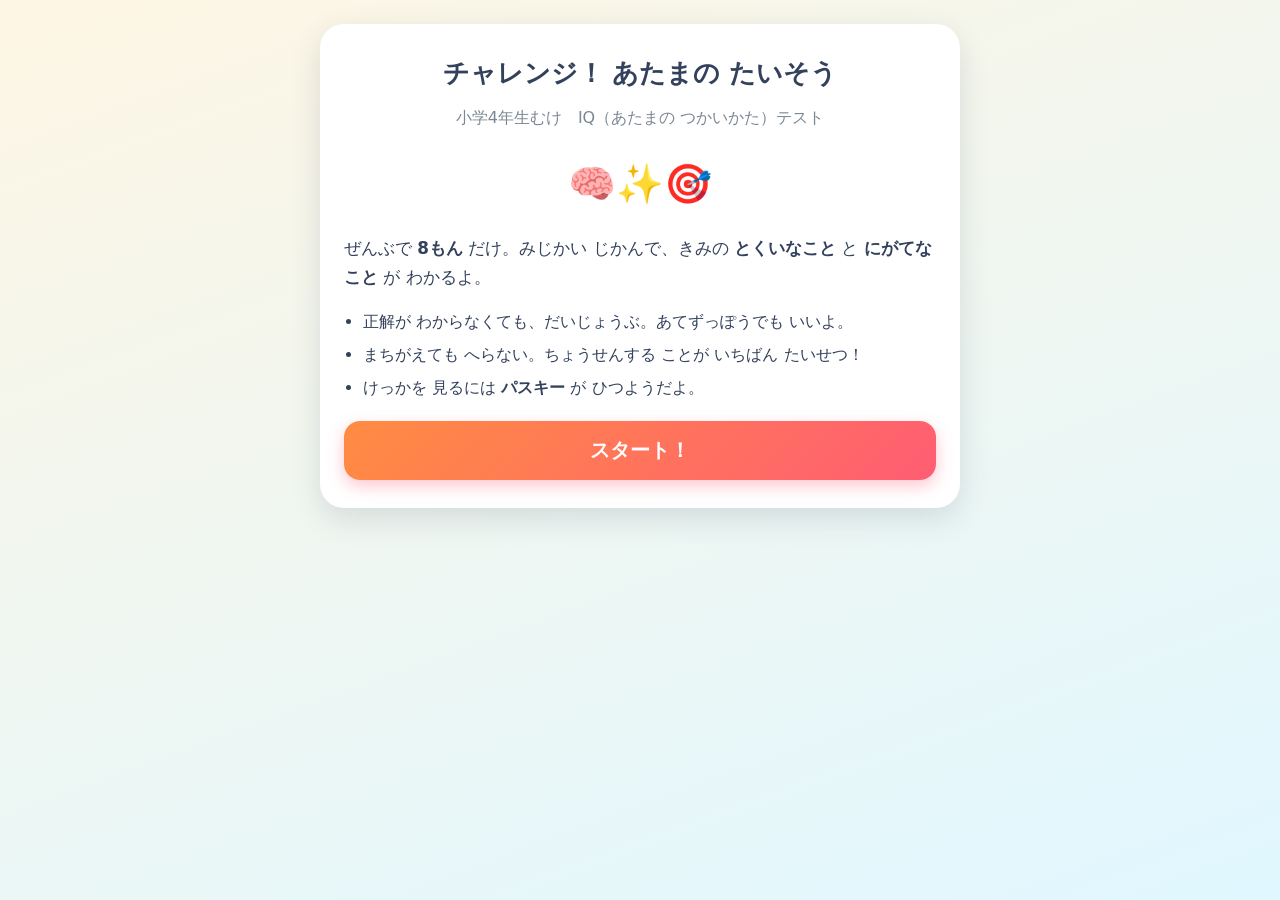
==== iq-test.html @ 45f6cf5f "Add elementary IQ test (grade 4) with passkey-gated results - 8 questions across 4 domains (verbal, " ====
<!DOCTYPE html>
<html lang="ja">
<head>
<meta charset="UTF-8" />
<meta name="viewport" content="width=device-width, initial-scale=1.0" />
<title>チャレンジ！ あたまの たいそう（小学4年生むけ IQテスト）</title>
<style>
  :root {
    --bg1: #fef6e4;
    --bg2: #e0f7ff;
    --ink: #33415c;
    --accent: #ff8c42;
    --accent2: #4cc9f0;
    --good: #2ec4b6;
    --card: #ffffff;
    --shadow: 0 10px 30px rgba(51, 65, 92, 0.15);
  }
  * { box-sizing: border-box; }
  html, body { margin: 0; padding: 0; }
  body {
    font-family: "Hiragino Maru Gothic ProN", "Yu Gothic", "Meiryo", system-ui, sans-serif;
    color: var(--ink);
    background: linear-gradient(160deg, var(--bg1), var(--bg2));
    min-height: 100vh;
    display: flex;
    justify-content: center;
    align-items: flex-start;
    padding: 24px 16px 60px;
    line-height: 1.7;
  }
  #app {
    width: 100%;
    max-width: 640px;
  }
  .card {
    background: var(--card);
    border-radius: 24px;
    box-shadow: var(--shadow);
    padding: 28px 24px;
  }
  h1 {
    font-size: 1.6rem;
    margin: 0 0 8px;
    text-align: center;
  }
  h2 { font-size: 1.25rem; margin: 0 0 14px; }
  .subtitle { text-align: center; color: #7b8794; margin: 0 0 20px; }
  .emoji-row { font-size: 2.4rem; text-align: center; margin: 6px 0 18px; }
  .lead { font-size: 1.05rem; }
  ul.rules { padding-left: 1.2em; }
  ul.rules li { margin-bottom: 6px; }

  button {
    font-family: inherit;
    cursor: pointer;
    border: none;
    border-radius: 16px;
    transition: transform .08s ease, box-shadow .12s ease, background .15s ease;
  }
  button:active { transform: scale(.97); }
  .btn-primary {
    display: block;
    width: 100%;
    margin-top: 20px;
    padding: 16px;
    font-size: 1.25rem;
    font-weight: 700;
    color: #fff;
    background: linear-gradient(135deg, var(--accent), #ff5d73);
    box-shadow: 0 6px 16px rgba(255, 93, 115, 0.35);
  }
  .btn-secondary {
    display: block;
    width: 100%;
    margin-top: 14px;
    padding: 14px;
    font-size: 1.05rem;
    font-weight: 700;
    color: var(--ink);
    background: #eef2f7;
  }

  /* progress */
  .progress-wrap { margin-bottom: 18px; }
  .progress-text { font-size: .95rem; color: #7b8794; margin-bottom: 6px; }
  .progress-bar { height: 12px; border-radius: 999px; background: #e6ebf1; overflow: hidden; }
  .progress-fill { height: 100%; border-radius: 999px; background: linear-gradient(90deg, var(--accent2), var(--good)); transition: width .3s ease; }

  .q-cat { display: inline-block; font-size: .85rem; font-weight: 700; color: #fff; background: var(--accent2); padding: 3px 12px; border-radius: 999px; margin-bottom: 12px; }
  .q-text { font-size: 1.3rem; font-weight: 700; margin: 6px 0 16px; }
  .q-figure { text-align: center; margin: 4px 0 18px; }
  .q-figure svg { max-width: 100%; height: auto; }

  .options { display: grid; grid-template-columns: 1fr 1fr; gap: 12px; }
  .options.single { grid-template-columns: 1fr; }
  .option {
    padding: 16px;
    font-size: 1.15rem;
    font-weight: 700;
    background: #f4f7fb;
    border: 3px solid transparent;
    color: var(--ink);
    text-align: center;
    min-height: 64px;
    display: flex;
    align-items: center;
    justify-content: center;
  }
  .option:hover { border-color: var(--accent2); }
  .option svg { max-width: 100%; height: auto; }

  /* passkey */
  .lock-emoji { font-size: 3rem; text-align: center; margin-bottom: 8px; }
  #passkeyInput {
    width: 100%;
    margin-top: 16px;
    padding: 16px;
    font-size: 1.6rem;
    text-align: center;
    letter-spacing: .5em;
    border: 3px solid #d5dde6;
    border-radius: 16px;
    font-family: inherit;
  }
  #passkeyInput:focus { outline: none; border-color: var(--accent2); }
  .passkey-error { color: #ff5d73; font-weight: 700; text-align: center; margin-top: 12px; min-height: 1.4em; }
  .shake { animation: shake .4s; }
  @keyframes shake {
    0%,100%{transform:translateX(0)} 20%{transform:translateX(-8px)} 40%{transform:translateX(8px)} 60%{transform:translateX(-6px)} 80%{transform:translateX(6px)}
  }

  /* results */
  .score-big { text-align: center; font-size: 3rem; font-weight: 800; color: var(--accent); margin: 6px 0 0; }
  .score-sub { text-align: center; color: #7b8794; margin: 0 0 20px; }
  .cat-row { display: flex; align-items: center; gap: 10px; margin-bottom: 12px; }
  .cat-name { flex: 0 0 42%; font-weight: 700; font-size: 1rem; }
  .cat-bar { flex: 1; height: 16px; background: #e6ebf1; border-radius: 999px; overflow: hidden; }
  .cat-fill { height: 100%; border-radius: 999px; background: linear-gradient(90deg, var(--accent2), var(--good)); }
  .cat-stars { flex: 0 0 auto; font-size: 1rem; }
  .talk {
    background: #fff8ef;
    border-left: 6px solid var(--accent);
    border-radius: 12px;
    padding: 16px 18px;
    margin-top: 18px;
    font-size: 1.05rem;
  }
  .talk strong { color: var(--accent); }
  .talk.blue { background: #eef8ff; border-left-color: var(--accent2); }
  .talk.blue strong { color: #2596c9; }
  .talk.green { background: #eafaf6; border-left-color: var(--good); }
  .talk.green strong { color: #1f9c90; }
  .hidden { display: none; }
</style>
</head>
<body>
  <div id="app"></div>

<script>
(function () {
  "use strict";

  var PASSKEY = "3820";

  // ---- SVG ヘルパー ----------------------------------------------------
  function arrow(deg) {
    // 上向きの矢印を deg 度だけ右回りに回した SVG
    return '<svg width="70" height="70" viewBox="0 0 70 70">' +
      '<g transform="rotate(' + deg + ' 35 35)">' +
      '<line x1="35" y1="55" x2="35" y2="18" stroke="#33415c" stroke-width="7" stroke-linecap="round"/>' +
      '<polygon points="35,8 22,26 48,26" fill="#ff8c42"/>' +
      '</g></svg>';
  }
  function boxWithDot(corner) {
    // corner: "tl","tr","bl","br"  正方形の角に丸をつけた図
    var pos = { tl: [22, 22], tr: [58, 22], bl: [22, 58], br: [58, 58] }[corner];
    return '<svg width="80" height="80" viewBox="0 0 80 80">' +
      '<rect x="14" y="14" width="52" height="52" rx="6" fill="#eaf3fb" stroke="#4cc9f0" stroke-width="5"/>' +
      '<circle cx="' + pos[0] + '" cy="' + pos[1] + '" r="8" fill="#ff5d73"/>' +
      '</svg>';
  }
  function shape(kind) {
    // kind: "circle","triangle","square","star"
    var s = '<svg width="64" height="64" viewBox="0 0 64 64">';
    if (kind === "circle") s += '<circle cx="32" cy="32" r="22" fill="#4cc9f0"/>';
    if (kind === "triangle") s += '<polygon points="32,8 56,54 8,54" fill="#2ec4b6"/>';
    if (kind === "square") s += '<rect x="12" y="12" width="40" height="40" rx="4" fill="#ff8c42"/>';
    if (kind === "star") s += '<polygon points="32,6 39,25 59,25 43,38 49,58 32,46 15,58 21,38 5,25 25,25" fill="#ffd166"/>';
    return s + '</svg>';
  }
  function seqRow(kinds) {
    // 図形をよこに ならべた列（さいごに「？」）
    var out = '<div style="display:flex;gap:8px;justify-content:center;align-items:center;flex-wrap:wrap;">';
    kinds.forEach(function (k) {
      out += '<div style="width:56px;">' + (k === "?" ? '<div style="font-size:2rem;font-weight:800;color:#7b8794;">？</div>' : shape(k)) + '</div>';
    });
    return out + '</div>';
  }

  // ---- 問題データ（4分野 × 2問 = 8問）-------------------------------------
  // cat: kotoba(ことば) / suuji(すうじ) / zukei(ずけい) / ronri(ろんり)
  var QUESTIONS = [
    {
      cat: "kotoba",
      catLabel: "ことば",
      text: "「おおい」の はんたいの ことばは どれ？",
      options: ["すくない", "おおきい", "ながい", "つよい"],
      answer: 0
    },
    {
      cat: "kotoba",
      catLabel: "ことば",
      text: "つぎの なかで、なかまはずれは どれ？",
      options: ["いぬ", "ねこ", "うさぎ", "さくら"],
      answer: 3
    },
    {
      cat: "suuji",
      catLabel: "すうじ",
      text: "けいさんの こたえは？　　3 ＋ 4 × 2",
      options: ["11", "14", "10", "9"],
      answer: 0
    },
    {
      cat: "suuji",
      catLabel: "すうじ",
      text: "きまりに したがうと、□に 入る かずは？　　1, 3, 6, 10, □",
      options: ["15", "13", "14", "12"],
      answer: 0
    },
    {
      cat: "zukei",
      catLabel: "ずけい",
      text: "やじるしが 右まわりに 90ど ずつ 回っています。つぎは どれ？",
      figure: seqRow2([arrow(0), arrow(90), arrow(180), "?"]),
      options: [arrow(270), arrow(0), arrow(90), arrow(180)],
      optionIsSVG: true,
      answer: 0
    },
    {
      cat: "zukei",
      catLabel: "ずけい",
      text: "左の かたちを かがみに うつすと、どう 見える？",
      figure: '<div style="display:inline-block">' + boxWithDot("tr") + '</div>',
      options: [boxWithDot("tl"), boxWithDot("tr"), boxWithDot("br"), boxWithDot("bl")],
      optionIsSVG: true,
      answer: 0
    },
    {
      cat: "ronri",
      catLabel: "ろんり",
      text: "「この はこの ボールは ぜんぶ まるい」。はこから 1つ とりだすと、それは どんな かたち？",
      options: ["まるい", "しかくい", "さんかく", "ほそながい"],
      answer: 0
    },
    {
      cat: "ronri",
      catLabel: "ろんり",
      text: "きまりを 見つけよう。□に 入る かたちは どれ？",
      figure: seqRow(["circle", "triangle", "square", "circle", "triangle", "?"]),
      options: [shape("square"), shape("circle"), shape("triangle"), shape("star")],
      optionIsSVG: true,
      answer: 0
    }
  ];

  // seqRow で SVG文字列を そのまま ならべる版
  function seqRow2(svgs) {
    var out = '<div style="display:flex;gap:8px;justify-content:center;align-items:center;flex-wrap:wrap;">';
    svgs.forEach(function (s) {
      out += '<div style="width:60px;">' + (s === "?" ? '<div style="font-size:2rem;font-weight:800;color:#7b8794;">？</div>' : s) + '</div>';
    });
    return out + '</div>';
  }

  var CATS = {
    kotoba: {
      name: "ことばの ちから",
      about: "ことばの いみを かんがえたり、なかまを 見つける ちから",
      strong: "あたらしい ほんを よんだり、しりとりや なぞなぞで もっと ことばを ふやせるよ。",
      weak: "きょうから 1日1つ、しらない ことばを おぼえてみよう。すぐに ふえていくよ。"
    },
    suuji: {
      name: "すうじの ちから",
      about: "けいさんを したり、かずの きまりを 見つける ちから",
      strong: "むずかしい けいさんパズルや、大きな かずの もんだいに ちょうせんしてみよう。",
      weak: "まいにち 5もんだけ けいさんを つづけると、どんどん はやく なるよ。"
    },
    zukei: {
      name: "ずけいの ちから",
      about: "かたちを あたまの なかで 回したり うごかす ちから",
      strong: "ブロックあそびや おりがみ、めいろ づくりで もっと のばせるよ。",
      weak: "つみきや おりがみで あそぶと、かたちが だんだん 見えるように なるよ。"
    },
    ronri: {
      name: "かんがえる ちから",
      about: "すじみちを たてて、こたえを みちびく ちから",
      strong: "「なぜ そうなるの？」を じぶんに きく くせを つけると もっと つよくなるよ。",
      weak: "なぞなぞや クイズで あそぶと、じゅんばんに かんがえる れんしゅうに なるよ。"
    }
  };
  var CAT_ORDER = ["kotoba", "suuji", "zukei", "ronri"];

  // ---- じょうたい ------------------------------------------------------
  var state = { screen: "start", index: 0, answers: [] };
  var app = document.getElementById("app");

  function render() {
    if (state.screen === "start") return renderStart();
    if (state.screen === "quiz") return renderQuiz();
    if (state.screen === "passkey") return renderPasskey();
    if (state.screen === "result") return renderResult();
  }

  function renderStart() {
    app.innerHTML =
      '<div class="card">' +
        '<h1>チャレンジ！ あたまの たいそう</h1>' +
        '<p class="subtitle">小学4年生むけ　IQ（あたまの つかいかた）テスト</p>' +
        '<div class="emoji-row">🧠✨🎯</div>' +
        '<p class="lead">ぜんぶで <b>8もん</b> だけ。みじかい じかんで、きみの <b>とくいなこと</b> と <b>にがてなこと</b> が わかるよ。</p>' +
        '<ul class="rules">' +
          '<li>正解が わからなくても、だいじょうぶ。あてずっぽうでも いいよ。</li>' +
          '<li>まちがえても へらない。ちょうせんする ことが いちばん たいせつ！</li>' +
          '<li>けっかを 見るには <b>パスキー</b> が ひつようだよ。</li>' +
        '</ul>' +
        '<button class="btn-primary" id="startBtn">スタート！</button>' +
      '</div>';
    document.getElementById("startBtn").onclick = function () {
      state.screen = "quiz"; state.index = 0; state.answers = []; render();
    };
  }

  function renderQuiz() {
    var q = QUESTIONS[state.index];
    var total = QUESTIONS.length;
    var pct = Math.round((state.index) / total * 100);
    var opts = "";
    q.options.forEach(function (opt, i) {
      var content = q.optionIsSVG ? opt : opt;
      opts += '<button class="option" data-i="' + i + '">' + content + '</button>';
    });
    app.innerHTML =
      '<div class="card">' +
        '<div class="progress-wrap">' +
          '<div class="progress-text">もんだい ' + (state.index + 1) + ' / ' + total + '</div>' +
          '<div class="progress-bar"><div class="progress-fill" style="width:' + pct + '%"></div></div>' +
        '</div>' +
        '<span class="q-cat">' + q.catLabel + '</span>' +
        '<div class="q-text">' + q.text + '</div>' +
        (q.figure ? '<div class="q-figure">' + q.figure + '</div>' : '') +
        '<div class="options' + (q.optionIsSVG ? '' : '') + '">' + opts + '</div>' +
      '</div>';
    Array.prototype.forEach.call(document.querySelectorAll(".option"), function (b) {
      b.onclick = function () {
        state.answers[state.index] = parseInt(b.getAttribute("data-i"), 10);
        if (state.index + 1 < total) { state.index++; render(); }
        else { state.screen = "passkey"; render(); }
      };
    });
  }

  function renderPasskey() {
    app.innerHTML =
      '<div class="card">' +
        '<div class="lock-emoji">🔒</div>' +
        '<h2 style="text-align:center;">おつかれさま！ ぜんぶ こたえたね</h2>' +
        '<p class="subtitle">けっかを 見るには <b>パスキー</b>（4けたの すうじ）を いれてね。</p>' +
        '<input id="passkeyInput" type="password" inputmode="numeric" maxlength="4" placeholder="＿＿＿＿" autocomplete="off" />' +
        '<div class="passkey-error" id="pkError"></div>' +
        '<button class="btn-primary" id="pkBtn">けっかを みる</button>' +
      '</div>';
    var input = document.getElementById("passkeyInput");
    var err = document.getElementById("pkError");
    input.focus();
    function tryOpen() {
      if (input.value === PASSKEY) {
        state.screen = "result"; render();
      } else {
        err.textContent = "パスキーが ちがうよ。もういちど いれてね。";
        input.classList.remove("shake");
        void input.offsetWidth; // reflow して アニメを やりなおす
        input.classList.add("shake");
        input.value = "";
        input.focus();
      }
    }
    document.getElementById("pkBtn").onclick = tryOpen;
    input.addEventListener("keydown", function (e) { if (e.key === "Enter") tryOpen(); });
  }

  function computeScores() {
    var scores = { kotoba: 0, suuji: 0, zukei: 0, ronri: 0 };
    var total = 0;
    QUESTIONS.forEach(function (q, i) {
      if (state.answers[i] === q.answer) { scores[q.cat]++; total++; }
    });
    return { scores: scores, total: total };
  }

  function renderResult() {
    var r = computeScores();
    var scores = r.scores;
    var totalMax = QUESTIONS.length;

    // とくい / にがて を きめる
    var max = -1, min = 99;
    CAT_ORDER.forEach(function (c) {
      if (scores[c] > max) max = scores[c];
      if (scores[c] < min) min = scores[c];
    });
    var bestList = CAT_ORDER.filter(function (c) { return scores[c] === max; });
    var worstList = CAT_ORDER.filter(function (c) { return scores[c] === min; });
    var best = bestList[0];
    var worst = worstList[0];

    // カテゴリ バー
    var catRows = "";
    CAT_ORDER.forEach(function (c) {
      var s = scores[c];
      var stars = "★★".slice(0, s) + "☆☆".slice(0, 2 - s);
      catRows +=
        '<div class="cat-row">' +
          '<div class="cat-name">' + CATS[c].name + '</div>' +
          '<div class="cat-bar"><div class="cat-fill" style="width:' + (s / 2 * 100) + '%"></div></div>' +
          '<div class="cat-stars">' + stars + '</div>' +
        '</div>';
    });

    // メッセージ本文
    var strengthMsg, weaknessMsg;
    var allSame = (max === min);
    if (allSame) {
      strengthMsg =
        '<div class="talk blue">' +
          '<p>あなたの すごい ところは、<strong>どの ちからも バランスよく つかえる</strong> ことです！' +
          'ことば・すうじ・ずけい・かんがえる ちから、ぜんぶを うまく つかえるのは とても たいせつな ちからだよ。</p>' +
        '</div>';
      weaknessMsg =
        '<div class="talk">' +
          '<p>もっと のばしたい ときは、じぶんが 「もっと やってみたい！」と おもう ことを えらんで ちょうせんしてみよう。' +
          'すきな ことから ふかめると、どんどん つよく なれるよ。</p>' +
        '</div>';
    } else {
      strengthMsg =
        '<div class="talk blue">' +
          '<p>あなたの <strong>とくいな こと</strong> は 「<strong>' + CATS[best].name + '</strong>」です。' +
          '（' + CATS[best].about + '）</p>' +
          '<p>これは あなたの すてきな みりょくだよ。じしんを もって いいんだ！ ' + CATS[best].strong + '</p>' +
        '</div>';
      weaknessMsg =
        '<div class="talk">' +
          '<p>いっぽうで、いまは すこし <strong>にがてかも しれない こと</strong> は 「<strong>' + CATS[worst].name + '</strong>」です。' +
          '（' + CATS[worst].about + '）</p>' +
          '<p>でも、だいじょうぶ。にがては 「これから のびる ところ」という サインだよ。' +
          'できないんじゃなくて、まだ れんしゅうの とちゅう。' + CATS[worst].weak + '</p>' +
        '</div>';
    }

    app.innerHTML =
      '<div class="card">' +
        '<h1>けっか はっぴょう 🎉</h1>' +
        '<div class="score-big">' + r.total + ' / ' + totalMax + '</div>' +
        '<p class="score-sub">正解の かず（このスコアは たのしむための めやすだよ）</p>' +
        catRows +
        strengthMsg +
        weaknessMsg +
        '<div class="talk green">' +
          '<p><strong>いちばん だいじな おはなし</strong></p>' +
          '<p>あなたは そのままで じゅうぶん すごいし、たくさんの ちからを もっているよ。' +
          'できた ことも、できなかった ことも、ぜんぶ ちょうせんした しょうこ。それが かっこいいんだ。</p>' +
          '<p>そして わすれないでね ——<strong> どんなに とくいな ことでも、まいにち すこしずつ どりょくを つづけることが たいせつ</strong> だよ。' +
          'とくいな ことは もっと のびるし、にがてな ことも、つづければ きっと できるように なる。' +
          'きょうの きみより、あしたの きみは もっと すごくなれる。おうえん しているよ！ 💪✨</p>' +
        '</div>' +
        '<button class="btn-secondary" id="againBtn">もう いちど ちょうせんする</button>' +
      '</div>';
    document.getElementById("againBtn").onclick = function () {
      state.screen = "start"; state.index = 0; state.answers = []; render();
    };
  }

  render();
})();
</script>
</body>
</html>
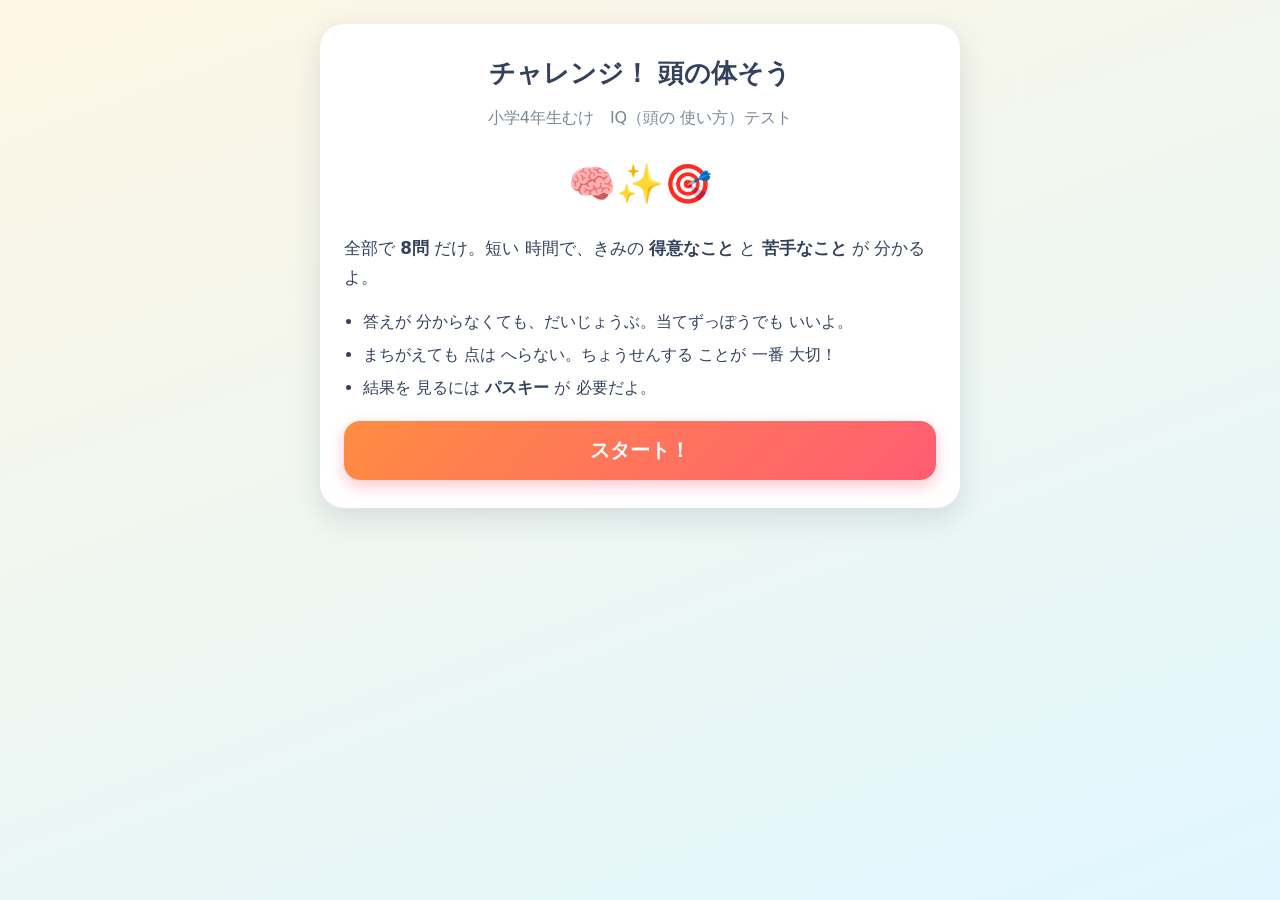
==== commit 27597660: "Raise kanji to grade-4 level and add EQ/holistic closing message - Replace excessive hiragana with g" ====
--- a/iq-test.html
+++ b/iq-test.html
@@ -3,7 +3,7 @@
 <head>
 <meta charset="UTF-8" />
 <meta name="viewport" content="width=device-width, initial-scale=1.0" />
-<title>チャレンジ！ あたまの たいそう（小学4年生むけ IQテスト）</title>
+<title>チャレンジ！ 頭の体そう（小学4年生むけ IQテスト）</title>
 <style>
   :root {
     --bg1: #fef6e4;
@@ -196,42 +196,50 @@
     });
     return out + '</div>';
   }
+  function seqRow2(svgs) {
+    // SVG文字列を そのまま よこに ならべる版
+    var out = '<div style="display:flex;gap:8px;justify-content:center;align-items:center;flex-wrap:wrap;">';
+    svgs.forEach(function (s) {
+      out += '<div style="width:60px;">' + (s === "?" ? '<div style="font-size:2rem;font-weight:800;color:#7b8794;">？</div>' : s) + '</div>';
+    });
+    return out + '</div>';
+  }
 
   // ---- 問題データ（4分野 × 2問 = 8問）-------------------------------------
-  // cat: kotoba(ことば) / suuji(すうじ) / zukei(ずけい) / ronri(ろんり)
+  // cat: kotoba(言葉) / suuji(数) / zukei(図形) / ronri(考える力)
   var QUESTIONS = [
     {
       cat: "kotoba",
-      catLabel: "ことば",
-      text: "「おおい」の はんたいの ことばは どれ？",
-      options: ["すくない", "おおきい", "ながい", "つよい"],
+      catLabel: "言葉",
+      text: "「多い」の 反対の 言葉は どれ？",
+      options: ["少ない", "大きい", "長い", "強い"],
       answer: 0
     },
     {
       cat: "kotoba",
-      catLabel: "ことば",
-      text: "つぎの なかで、なかまはずれは どれ？",
-      options: ["いぬ", "ねこ", "うさぎ", "さくら"],
+      catLabel: "言葉",
+      text: "つぎの 中で、仲間はずれは どれ？",
+      options: ["犬", "ねこ", "うさぎ", "さくら"],
       answer: 3
     },
     {
       cat: "suuji",
-      catLabel: "すうじ",
-      text: "けいさんの こたえは？　　3 ＋ 4 × 2",
+      catLabel: "数",
+      text: "計算の 答えは？　　3 ＋ 4 × 2",
       options: ["11", "14", "10", "9"],
       answer: 0
     },
     {
       cat: "suuji",
-      catLabel: "すうじ",
-      text: "きまりに したがうと、□に 入る かずは？　　1, 3, 6, 10, □",
+      catLabel: "数",
+      text: "きまりに したがうと、□に 入る 数は？　　1, 3, 6, 10, □",
       options: ["15", "13", "14", "12"],
       answer: 0
     },
     {
       cat: "zukei",
-      catLabel: "ずけい",
-      text: "やじるしが 右まわりに 90ど ずつ 回っています。つぎは どれ？",
+      catLabel: "図形",
+      text: "矢印が 右まわりに 90度 ずつ 回っています。つぎは どれ？",
       figure: seqRow2([arrow(0), arrow(90), arrow(180), "?"]),
       options: [arrow(270), arrow(0), arrow(90), arrow(180)],
       optionIsSVG: true,
@@ -239,8 +247,8 @@
     },
     {
       cat: "zukei",
-      catLabel: "ずけい",
-      text: "左の かたちを かがみに うつすと、どう 見える？",
+      catLabel: "図形",
+      text: "左の 形を 鏡に うつすと、どう 見える？",
       figure: '<div style="display:inline-block">' + boxWithDot("tr") + '</div>',
       options: [boxWithDot("tl"), boxWithDot("tr"), boxWithDot("br"), boxWithDot("bl")],
       optionIsSVG: true,
@@ -248,15 +256,15 @@
     },
     {
       cat: "ronri",
-      catLabel: "ろんり",
-      text: "「この はこの ボールは ぜんぶ まるい」。はこから 1つ とりだすと、それは どんな かたち？",
-      options: ["まるい", "しかくい", "さんかく", "ほそながい"],
+      catLabel: "考える力",
+      text: "「この 箱の ボールは 全部 丸い」。箱から 1つ 取り出すと、それは どんな 形？",
+      options: ["丸い", "四角い", "三角", "細長い"],
       answer: 0
     },
     {
       cat: "ronri",
-      catLabel: "ろんり",
-      text: "きまりを 見つけよう。□に 入る かたちは どれ？",
+      catLabel: "考える力",
+      text: "きまりを 見つけよう。□に 入る 形は どれ？",
       figure: seqRow(["circle", "triangle", "square", "circle", "triangle", "?"]),
       options: [shape("square"), shape("circle"), shape("triangle"), shape("star")],
       optionIsSVG: true,
@@ -264,44 +272,35 @@
     }
   ];
 
-  // seqRow で SVG文字列を そのまま ならべる版
-  function seqRow2(svgs) {
-    var out = '<div style="display:flex;gap:8px;justify-content:center;align-items:center;flex-wrap:wrap;">';
-    svgs.forEach(function (s) {
-      out += '<div style="width:60px;">' + (s === "?" ? '<div style="font-size:2rem;font-weight:800;color:#7b8794;">？</div>' : s) + '</div>';
-    });
-    return out + '</div>';
-  }
-
   var CATS = {
     kotoba: {
-      name: "ことばの ちから",
-      about: "ことばの いみを かんがえたり、なかまを 見つける ちから",
-      strong: "あたらしい ほんを よんだり、しりとりや なぞなぞで もっと ことばを ふやせるよ。",
-      weak: "きょうから 1日1つ、しらない ことばを おぼえてみよう。すぐに ふえていくよ。"
+      name: "言葉の 力",
+      about: "言葉の 意味を 考えたり、仲間を 見つける 力",
+      strong: "新しい 本を 読んだり、しりとりや なぞなぞで、もっと 言葉を ふやせるよ。",
+      weak: "今日から 1日に 1つ、知らない 言葉を おぼえてみよう。すぐに ふえていくよ。"
     },
     suuji: {
-      name: "すうじの ちから",
-      about: "けいさんを したり、かずの きまりを 見つける ちから",
-      strong: "むずかしい けいさんパズルや、大きな かずの もんだいに ちょうせんしてみよう。",
-      weak: "まいにち 5もんだけ けいさんを つづけると、どんどん はやく なるよ。"
+      name: "数の 力",
+      about: "計算を したり、数の きまりを 見つける 力",
+      strong: "むずかしい 計算パズルや、大きな 数の 問題に ちょうせんしてみよう。",
+      weak: "毎日 5問だけ 計算を つづけると、どんどん 早く なるよ。"
     },
     zukei: {
-      name: "ずけいの ちから",
-      about: "かたちを あたまの なかで 回したり うごかす ちから",
-      strong: "ブロックあそびや おりがみ、めいろ づくりで もっと のばせるよ。",
-      weak: "つみきや おりがみで あそぶと、かたちが だんだん 見えるように なるよ。"
+      name: "図形の 力",
+      about: "形を 頭の 中で 回したり 動かす 力",
+      strong: "つみ木あそびや 折り紙、めいろ づくりで、もっと のばせるよ。",
+      weak: "つみ木や 折り紙で あそぶと、形が だんだん 見えるように なるよ。"
     },
     ronri: {
-      name: "かんがえる ちから",
-      about: "すじみちを たてて、こたえを みちびく ちから",
-      strong: "「なぜ そうなるの？」を じぶんに きく くせを つけると もっと つよくなるよ。",
-      weak: "なぞなぞや クイズで あそぶと、じゅんばんに かんがえる れんしゅうに なるよ。"
+      name: "考える 力",
+      about: "すじ道を 立てて、答えを 見つける 力",
+      strong: "「なぜ そうなるの？」と 自分に 聞く くせを つけると、もっと 強くなるよ。",
+      weak: "なぞなぞや クイズで あそぶと、じゅん番に 考える 練習に なるよ。"
     }
   };
   var CAT_ORDER = ["kotoba", "suuji", "zukei", "ronri"];
 
-  // ---- じょうたい ------------------------------------------------------
+  // ---- 状態 ------------------------------------------------------------
   var state = { screen: "start", index: 0, answers: [] };
   var app = document.getElementById("app");
 
@@ -315,14 +314,14 @@
   function renderStart() {
     app.innerHTML =
       '<div class="card">' +
-        '<h1>チャレンジ！ あたまの たいそう</h1>' +
-        '<p class="subtitle">小学4年生むけ　IQ（あたまの つかいかた）テスト</p>' +
+        '<h1>チャレンジ！ 頭の体そう</h1>' +
+        '<p class="subtitle">小学4年生むけ　IQ（頭の 使い方）テスト</p>' +
         '<div class="emoji-row">🧠✨🎯</div>' +
-        '<p class="lead">ぜんぶで <b>8もん</b> だけ。みじかい じかんで、きみの <b>とくいなこと</b> と <b>にがてなこと</b> が わかるよ。</p>' +
+        '<p class="lead">全部で <b>8問</b> だけ。短い 時間で、きみの <b>得意なこと</b> と <b>苦手なこと</b> が 分かるよ。</p>' +
         '<ul class="rules">' +
-          '<li>正解が わからなくても、だいじょうぶ。あてずっぽうでも いいよ。</li>' +
-          '<li>まちがえても へらない。ちょうせんする ことが いちばん たいせつ！</li>' +
-          '<li>けっかを 見るには <b>パスキー</b> が ひつようだよ。</li>' +
+          '<li>答えが 分からなくても、だいじょうぶ。当てずっぽうでも いいよ。</li>' +
+          '<li>まちがえても 点は へらない。ちょうせんする ことが 一番 大切！</li>' +
+          '<li>結果を 見るには <b>パスキー</b> が 必要だよ。</li>' +
         '</ul>' +
         '<button class="btn-primary" id="startBtn">スタート！</button>' +
       '</div>';
@@ -337,19 +336,18 @@
     var pct = Math.round((state.index) / total * 100);
     var opts = "";
     q.options.forEach(function (opt, i) {
-      var content = q.optionIsSVG ? opt : opt;
-      opts += '<button class="option" data-i="' + i + '">' + content + '</button>';
+      opts += '<button class="option" data-i="' + i + '">' + opt + '</button>';
     });
     app.innerHTML =
       '<div class="card">' +
         '<div class="progress-wrap">' +
-          '<div class="progress-text">もんだい ' + (state.index + 1) + ' / ' + total + '</div>' +
+          '<div class="progress-text">問題 ' + (state.index + 1) + ' / ' + total + '</div>' +
           '<div class="progress-bar"><div class="progress-fill" style="width:' + pct + '%"></div></div>' +
         '</div>' +
         '<span class="q-cat">' + q.catLabel + '</span>' +
         '<div class="q-text">' + q.text + '</div>' +
         (q.figure ? '<div class="q-figure">' + q.figure + '</div>' : '') +
-        '<div class="options' + (q.optionIsSVG ? '' : '') + '">' + opts + '</div>' +
+        '<div class="options">' + opts + '</div>' +
       '</div>';
     Array.prototype.forEach.call(document.querySelectorAll(".option"), function (b) {
       b.onclick = function () {
@@ -364,11 +362,11 @@
     app.innerHTML =
       '<div class="card">' +
         '<div class="lock-emoji">🔒</div>' +
-        '<h2 style="text-align:center;">おつかれさま！ ぜんぶ こたえたね</h2>' +
-        '<p class="subtitle">けっかを 見るには <b>パスキー</b>（4けたの すうじ）を いれてね。</p>' +
+        '<h2 style="text-align:center;">おつかれさま！ 全部 答えたね</h2>' +
+        '<p class="subtitle">結果を 見るには <b>パスキー</b>（4けたの 数字）を 入れてね。</p>' +
         '<input id="passkeyInput" type="password" inputmode="numeric" maxlength="4" placeholder="＿＿＿＿" autocomplete="off" />' +
         '<div class="passkey-error" id="pkError"></div>' +
-        '<button class="btn-primary" id="pkBtn">けっかを みる</button>' +
+        '<button class="btn-primary" id="pkBtn">結果を 見る</button>' +
       '</div>';
     var input = document.getElementById("passkeyInput");
     var err = document.getElementById("pkError");
@@ -377,7 +375,7 @@
       if (input.value === PASSKEY) {
         state.screen = "result"; render();
       } else {
-        err.textContent = "パスキーが ちがうよ。もういちど いれてね。";
+        err.textContent = "パスキーが ちがうよ。もう一度 入れてね。";
         input.classList.remove("shake");
         void input.offsetWidth; // reflow して アニメを やりなおす
         input.classList.add("shake");
@@ -403,7 +401,7 @@
     var scores = r.scores;
     var totalMax = QUESTIONS.length;
 
-    // とくい / にがて を きめる
+    // 得意 / 苦手 を きめる
     var max = -1, min = 99;
     CAT_ORDER.forEach(function (c) {
       if (scores[c] > max) max = scores[c];
@@ -433,47 +431,53 @@
     if (allSame) {
       strengthMsg =
         '<div class="talk blue">' +
-          '<p>あなたの すごい ところは、<strong>どの ちからも バランスよく つかえる</strong> ことです！' +
-          'ことば・すうじ・ずけい・かんがえる ちから、ぜんぶを うまく つかえるのは とても たいせつな ちからだよ。</p>' +
+          '<p>あなたの すごい ところは、<strong>どの 力も バランスよく 使える</strong> ことです！' +
+          '言葉・数・図形・考える 力、全部を うまく 使えるのは とても 大切な 力だよ。</p>' +
         '</div>';
       weaknessMsg =
         '<div class="talk">' +
-          '<p>もっと のばしたい ときは、じぶんが 「もっと やってみたい！」と おもう ことを えらんで ちょうせんしてみよう。' +
-          'すきな ことから ふかめると、どんどん つよく なれるよ。</p>' +
+          '<p>もっと のばしたい ときは、自分が 「もっと やってみたい！」と 思う ことを えらんで、ちょうせんしてみよう。' +
+          'すきな ことから ふかめると、どんどん 強く なれるよ。</p>' +
         '</div>';
     } else {
       strengthMsg =
         '<div class="talk blue">' +
-          '<p>あなたの <strong>とくいな こと</strong> は 「<strong>' + CATS[best].name + '</strong>」です。' +
+          '<p>あなたの <strong>得意なこと</strong> は 「<strong>' + CATS[best].name + '</strong>」です。' +
           '（' + CATS[best].about + '）</p>' +
-          '<p>これは あなたの すてきな みりょくだよ。じしんを もって いいんだ！ ' + CATS[best].strong + '</p>' +
+          '<p>これは あなたの すてきな みりょくだよ。自信を もって いいんだ！ ' + CATS[best].strong + '</p>' +
         '</div>';
       weaknessMsg =
         '<div class="talk">' +
-          '<p>いっぽうで、いまは すこし <strong>にがてかも しれない こと</strong> は 「<strong>' + CATS[worst].name + '</strong>」です。' +
+          '<p>いっぽうで、今は 少し <strong>苦手かもしれないこと</strong> は 「<strong>' + CATS[worst].name + '</strong>」です。' +
           '（' + CATS[worst].about + '）</p>' +
-          '<p>でも、だいじょうぶ。にがては 「これから のびる ところ」という サインだよ。' +
-          'できないんじゃなくて、まだ れんしゅうの とちゅう。' + CATS[worst].weak + '</p>' +
+          '<p>でも、だいじょうぶ。苦手は 「これから のびる ところ」という サインだよ。' +
+          'できないんじゃなくて、まだ 練習の とちゅう。' + CATS[worst].weak + '</p>' +
         '</div>';
     }
 
     app.innerHTML =
       '<div class="card">' +
-        '<h1>けっか はっぴょう 🎉</h1>' +
+        '<h1>結果 発表 🎉</h1>' +
         '<div class="score-big">' + r.total + ' / ' + totalMax + '</div>' +
-        '<p class="score-sub">正解の かず（このスコアは たのしむための めやすだよ）</p>' +
+        '<p class="score-sub">正しく 答えた 数（この 点数は 楽しむための めやすだよ）</p>' +
         catRows +
         strengthMsg +
         weaknessMsg +
         '<div class="talk green">' +
-          '<p><strong>いちばん だいじな おはなし</strong></p>' +
-          '<p>あなたは そのままで じゅうぶん すごいし、たくさんの ちからを もっているよ。' +
-          'できた ことも、できなかった ことも、ぜんぶ ちょうせんした しょうこ。それが かっこいいんだ。</p>' +
-          '<p>そして わすれないでね ——<strong> どんなに とくいな ことでも、まいにち すこしずつ どりょくを つづけることが たいせつ</strong> だよ。' +
-          'とくいな ことは もっと のびるし、にがてな ことも、つづければ きっと できるように なる。' +
-          'きょうの きみより、あしたの きみは もっと すごくなれる。おうえん しているよ！ 💪✨</p>' +
+          '<p><strong>一番 大切な おはなし</strong></p>' +
+          '<p>あなたは そのままで じゅうぶん すごいし、たくさんの 力を もっているよ。' +
+          'できたことも、できなかったことも、全部 ちょうせんした しるし。それが かっこいいんだ。</p>' +
+          '<p>そして わすれないでね ——<strong> どんなに 得意なことでも、毎日 少しずつ 努力を つづけることが 大切</strong> だよ。' +
+          '得意なことは もっと のびるし、苦手なことも、つづければ きっと できるように なる。</p>' +
+          '<p>それに、この テストで 分かるのは、きみの <strong>ほんの 一部</strong>。' +
+          'IQ（考える 力）だけで、人の ことは きめられないんだ。' +
+          '友だちの 気持ちが 分かる 「<strong>心の 力（EQ）</strong>」や、体を 動かす 「<strong>運動の 力</strong>」も、' +
+          '生きていく 中で 大きく 成長するために、ぜったいに 欠かせないよ。</p>' +
+          '<p>そういう ひとつ ひとつが ぜんぶ つながって、「<strong>すばらしい きみ</strong>」という、' +
+          'たった 一人の 人が できあがる。だから、今の きみも、これからの きみも、まるごと 大切に してね。' +
+          '今日の きみより、明日の きみは もっと すごくなれる。おうえん しているよ！ 💪✨</p>' +
         '</div>' +
-        '<button class="btn-secondary" id="againBtn">もう いちど ちょうせんする</button>' +
+        '<button class="btn-secondary" id="againBtn">もう 一度 ちょうせんする</button>' +
       '</div>';
     document.getElementById("againBtn").onclick = function () {
       state.screen = "start"; state.index = 0; state.answers = []; render();
